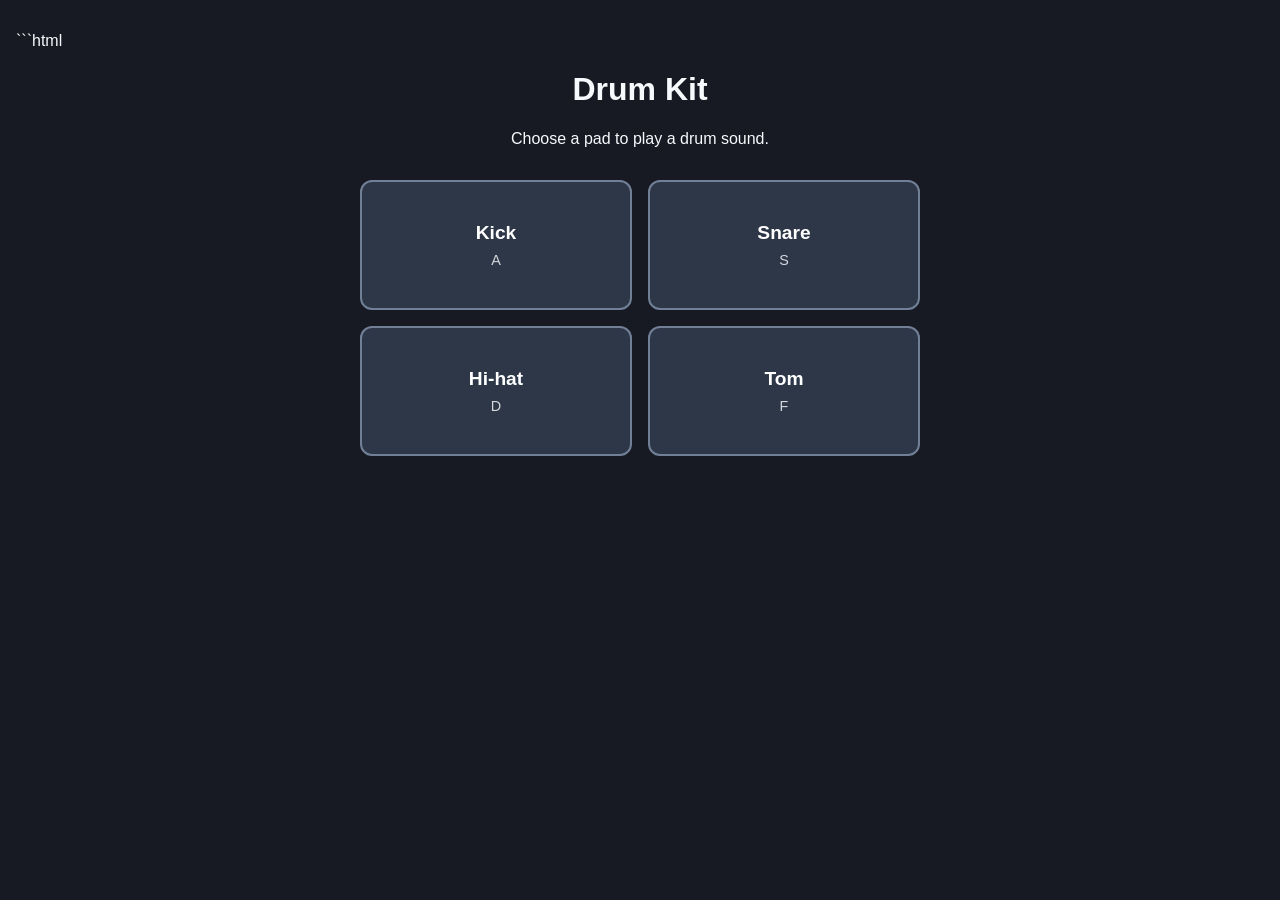
==== HW2-drum-kit/index.html @ c7f0e94b "feat(html): define drum pad audio contract" ====
```html
<!DOCTYPE html>
<html lang="en">
<head>
  <meta charset="UTF-8">
  <meta name="viewport" content="width=device-width, initial-scale=1.0">
  <meta name="description" content="A browser-based drum kit with keyboard-accessible sound pads.">
  <title>Drum Kit Engine</title>
  <link rel="stylesheet" href="css/style.css">
</head>
<body>
  <header class="page-header">
    <h1>Drum Kit</h1>
    <p>Choose a pad to play a drum sound.</p>
  </header>

  <main>
    <section class="drum-kit" aria-label="Drum sound pads">
      <button
        class="drum-pad"
        type="button"
        data-key="a"
        data-sound="assets/sounds/kick.wav"
        aria-label="Kick drum, keyboard key A"
      >
        <span class="pad-name">Kick</span>
        <span class="pad-key" aria-hidden="true">A</span>
      </button>

      <button
        class="drum-pad"
        type="button"
        data-key="s"
        data-sound="assets/sounds/snare.wav"
        aria-label="Snare drum, keyboard key S"
      >
        <span class="pad-name">Snare</span>
        <span class="pad-key" aria-hidden="true">S</span>
      </button>

      <button
        class="drum-pad"
        type="button"
        data-key="d"
        data-sound="assets/sounds/hihat.wav"
        aria-label="Hi-hat, keyboard key D"
      >
        <span class="pad-name">Hi-hat</span>
        <span class="pad-key" aria-hidden="true">D</span>
      </button>

      <button
        class="drum-pad"
        type="button"
        data-key="f"
        data-sound="assets/sounds/tom.wav"
        aria-label="Tom drum, keyboard key F"
      >
        <span class="pad-name">Tom</span>
        <span class="pad-key" aria-hidden="true">F</span>
      </button>
    </section>
  </main>
</body>
</html>
---- HW2-drum-kit/css/style.css ----
* {
  box-sizing: border-box;
}

body {
  margin: 0;
  padding: 2rem 1rem;
  font-family: Arial, sans-serif;
  background: #171923;
  color: #f7fafc;
}

.page-header {
  text-align: center;
  margin-bottom: 2rem;
}

.drum-kit {
  display: grid;
  grid-template-columns: repeat(2, minmax(0, 1fr));
  gap: 1rem;
  max-width: 560px;
  margin: 0 auto;
}

.drum-pad {
  display: flex;
  min-height: 130px;
  flex-direction: column;
  align-items: center;
  justify-content: center;
  gap: 0.5rem;
  border: 2px solid #718096;
  border-radius: 12px;
  background: #2d3748;
  color: #fff;
  cursor: pointer;
  font: inherit;
}

.drum-pad:hover {
  background: #4a5568;
}

.drum-pad:focus-visible {
  outline: 3px solid #90cdf4;
  outline-offset: 3px;
}

.pad-name {
  font-size: 1.2rem;
  font-weight: 700;
}

.pad-key {
  font-size: 0.9rem;
  opacity: 0.8;
}

@media (max-width: 375px) {
  .drum-kit {
    grid-template-columns: 1fr;
  }
}
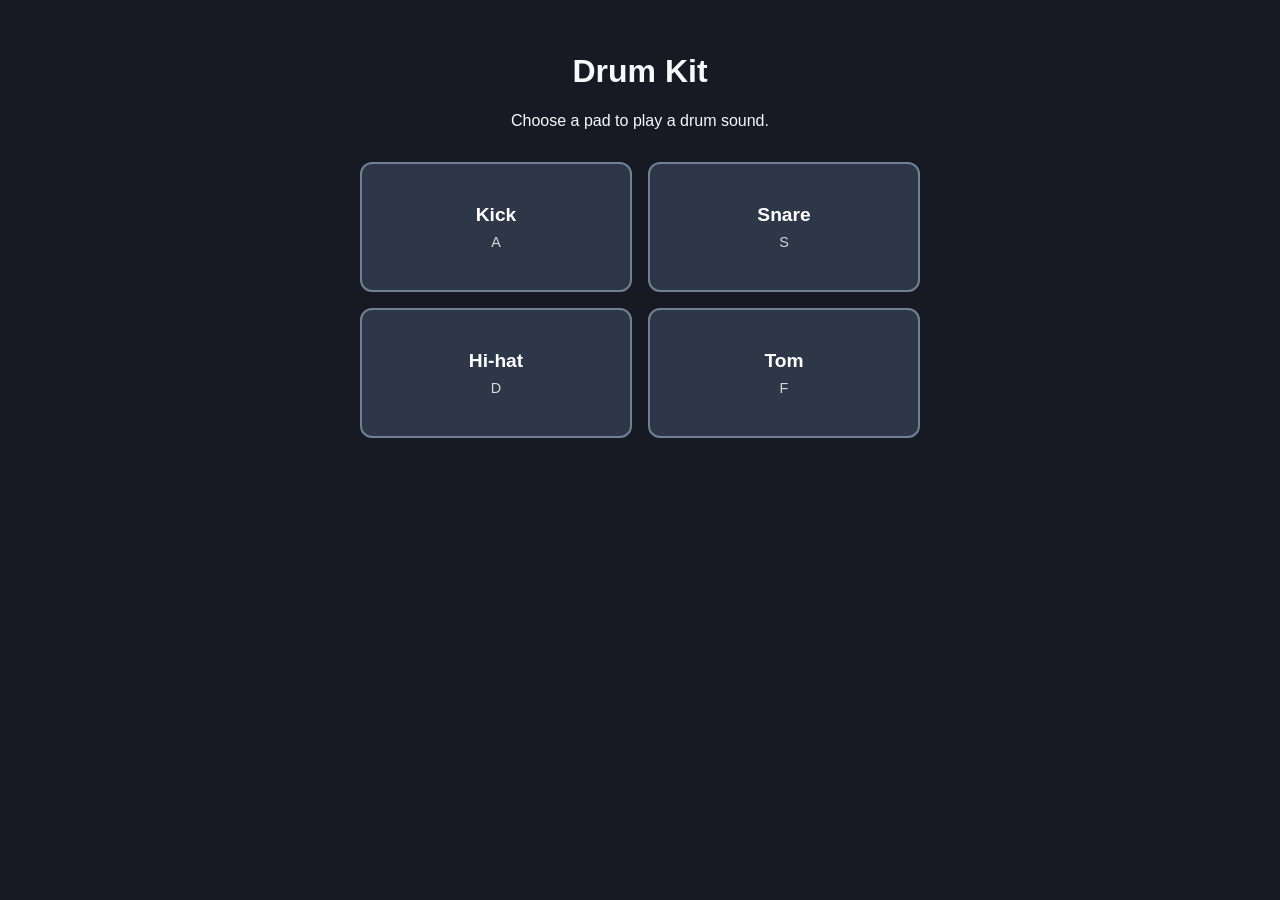
==== commit 7f792b16: "feat(js): bind keyboard events with repeat throttling" ====
--- a/HW2-drum-kit/index.html
+++ b/HW2-drum-kit/index.html
@@ -1,4 +1,3 @@
-```html
 <!DOCTYPE html>
 <html lang="en">
 <head>
@@ -9,6 +8,32 @@
   <link rel="stylesheet" href="css/style.css">
 </head>
 <body>
+  <script type="module">
+    import { AudioEngine } from "./js/audio-engine.js";
+    import { initializeKeyboard } from "./js/input-handler.js";
+  
+    const pads = document.querySelectorAll(".drum-pad");
+  
+    // Use each data-sound path as the sound identifier.
+    const soundPaths = Object.fromEntries(
+      Array.from(pads, (pad) => [
+        pad.dataset.sound,
+        pad.dataset.sound
+      ])
+    );
+  
+    const engine = new AudioEngine(soundPaths);
+  
+    function activatePad(pad) {
+      engine.play(pad.dataset.sound);
+    }
+  
+    initializeKeyboard({
+      pads,
+      activatePad
+    });
+  </script>
+
   <header class="page-header">
     <h1>Drum Kit</h1>
     <p>Choose a pad to play a drum sound.</p>
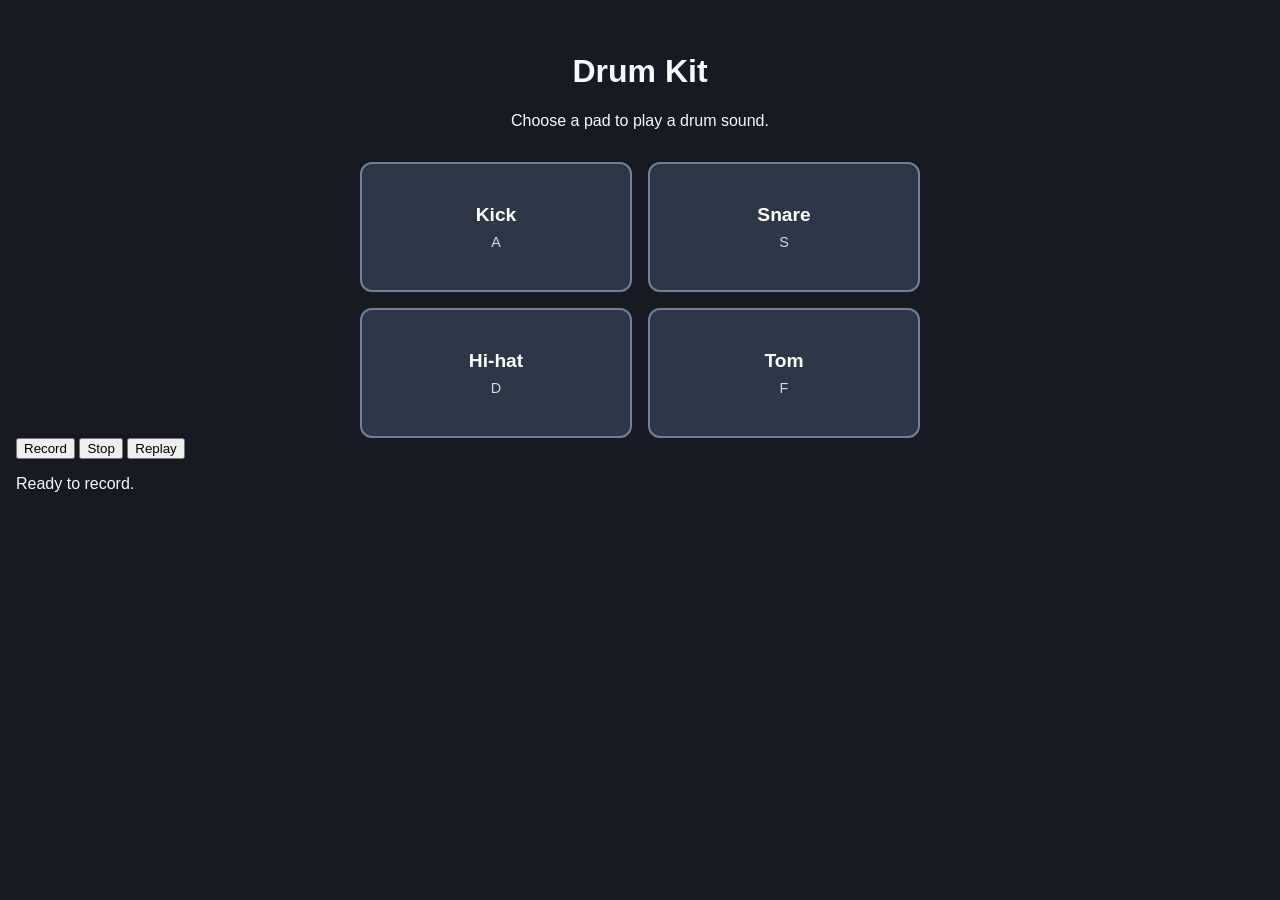
==== commit aacd92c0: "feat(js): implement timestamped FIFO beat recorder" ====
--- a/HW2-drum-kit/index.html
+++ b/HW2-drum-kit/index.html
@@ -11,7 +11,8 @@
   <script type="module">
     import { AudioEngine } from "./js/audio-engine.js";
     import { initializeKeyboard } from "./js/input-handler.js";
-  
+    import { BeatRecorder } from "./js/beat-recorder.js";
+
     const pads = document.querySelectorAll(".drum-pad");
   
     // Use each data-sound path as the sound identifier.
@@ -23,14 +24,55 @@
     );
   
     const engine = new AudioEngine(soundPaths);
-  
-    function activatePad(pad) {
+    const recorder = new BeatRecorder();
+
+    const status = document.querySelector("#recorder-status");
+    const recordButton = document.querySelector("#record-button");
+    const stopButton = document.querySelector("#stop-button");
+    const replayButton = document.querySelector("#replay-button");
+
+    function activatePad(pad, { fromReplay = false } = {}) {
       engine.play(pad.dataset.sound);
+
+      if (!fromReplay) {
+        recorder.record(pad.dataset.key);
+      }
     }
   
     initializeKeyboard({
       pads,
       activatePad
+    });
+
+    recordButton.addEventListener("click", () => {
+  recorder.startRecording();
+  status.textContent = "Recording...";
+});
+
+stopButton.addEventListener("click", () => {
+  const recording = recorder.stopRecording();
+  status.textContent = `Recording stopped. ${recording.length} beat(s) recorded.`;
+});
+
+    replayButton.addEventListener("click", () => {
+      const recording = recorder.getRecording();
+
+      if (recording.length === 0) {
+        status.textContent = "No beats recorded yet.";
+        return;
+      }
+
+      status.textContent = "Replaying...";
+
+      recorder.replay((key) => {
+        const pad = Array.from(pads).find(
+          (item) => item.dataset.key.toLowerCase() === key
+        );
+
+        if (pad) {
+          activatePad(pad, { fromReplay: true });
+        }
+      });
     });
   </script>
 
@@ -85,6 +127,17 @@
         <span class="pad-key" aria-hidden="true">F</span>
       </button>
     </section>
+
+    
+    <section class="recorder-controls" aria-label="Beat recorder controls">
+      <button id="record-button" type="button">Record</button>
+      <button id="stop-button" type="button">Stop</button>
+      <button id="replay-button" type="button">Replay</button>
+      <p id="recorder-status" role="status" aria-live="polite">
+        Ready to record.
+      </p>
+    </section>
+
   </main>
 </body>
 </html>
